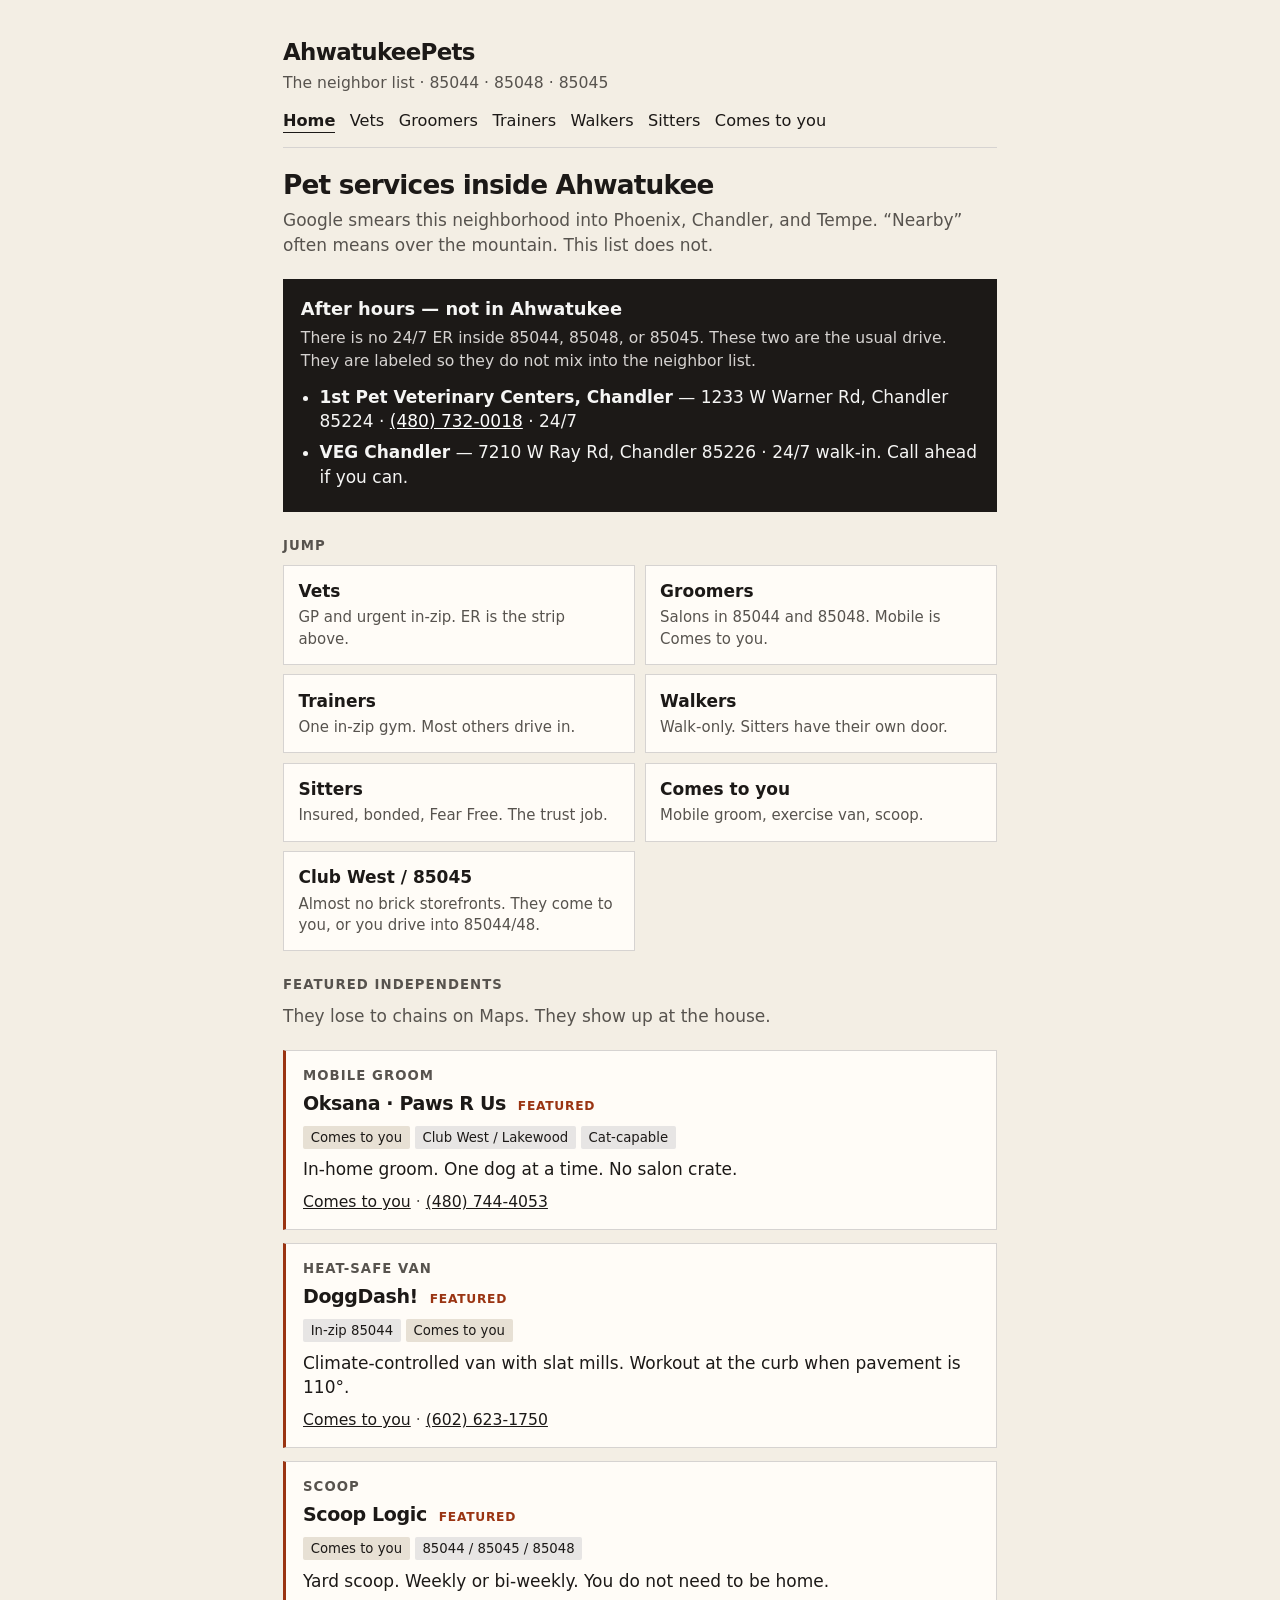
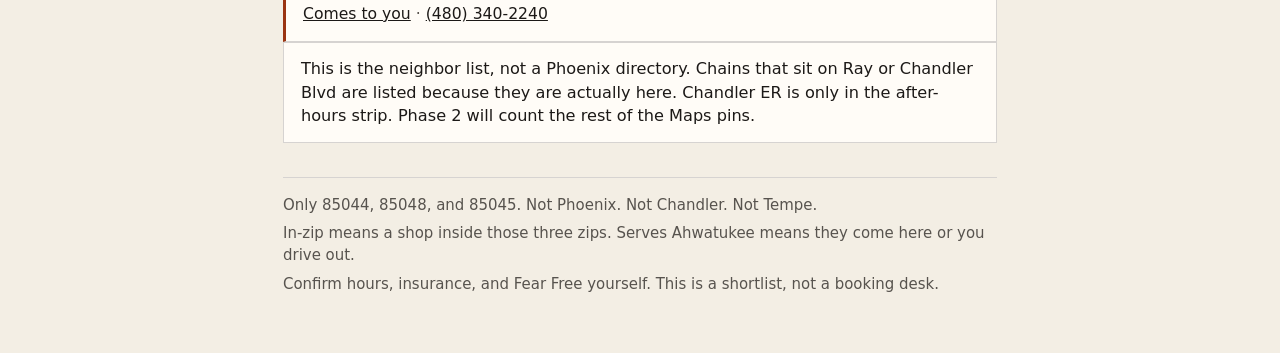
==== index.html @ 0ce5f4a7 "AhwatukeePets MVP HTML" ====
<!DOCTYPE html>
<html lang="en">
<head>
  <meta charset="utf-8">
  <meta name="viewport" content="width=device-width, initial-scale=1">
  <title>AhwatukeePets · the neighbor list</title>
  <meta name="description" content="Ahwatukee pet services in 85044, 85048, and 85045. The neighbor list, not another Phoenix directory.">
  <link rel="stylesheet" href="style.css">
</head>
<body>
  <div class="wrap">
    <header class="site">
      <a class="brand" href="index.html">
        <strong>AhwatukeePets</strong>
        <span>The neighbor list · 85044 · 85048 · 85045</span>
      </a>
            <nav class="svc" aria-label="Services">
      <a href="index.html" aria-current="page">Home</a>
      <a href="vets.html">Vets</a>
      <a href="groomers.html">Groomers</a>
      <a href="trainers.html">Trainers</a>
      <a href="walkers.html">Walkers</a>
      <a href="sitters.html">Sitters</a>
      <a href="comes-to-you.html">Comes to you</a>
      </nav>
    </header>

    <h1>Pet services inside Ahwatukee</h1>
    <p class="lede">Google smears this neighborhood into Phoenix, Chandler, and Tempe. “Nearby” often means over the mountain. This list does not.</p>

    <aside class="strip" aria-label="After hours">
      <h2>After hours — not in Ahwatukee</h2>
      <p>There is no 24/7 ER inside 85044, 85048, or 85045. These two are the usual drive. They are labeled so they do not mix into the neighbor list.</p>
      <ul>
        <li><strong>1st Pet Veterinary Centers, Chandler</strong> — 1233 W Warner Rd, Chandler 85224 · <a href="tel:+14807320018">(480) 732-0018</a> · 24/7</li>
        <li><strong>VEG Chandler</strong> — 7210 W Ray Rd, Chandler 85226 · 24/7 walk-in. Call ahead if you can.</li>
      </ul>
    </aside>


    <p class="kicker">Jump</p>
    <div class="grid-links">
      <a href="vets.html">Vets<span>GP and urgent in-zip. ER is the strip above.</span></a>
      <a href="groomers.html">Groomers<span>Salons in 85044 and 85048. Mobile is Comes to you.</span></a>
      <a href="trainers.html">Trainers<span>One in-zip gym. Most others drive in.</span></a>
      <a href="walkers.html">Walkers<span>Walk-only. Sitters have their own door.</span></a>
      <a href="sitters.html">Sitters<span>Insured, bonded, Fear Free. The trust job.</span></a>
      <a href="comes-to-you.html">Comes to you<span>Mobile groom, exercise van, scoop.</span></a>
      <a href="comes-to-you.html">Club West / 85045<span>Almost no brick storefronts. They come to you, or you drive into 85044/48.</span></a>
    </div>

    <p class="kicker">Featured independents</p>
    <p class="lede">They lose to chains on Maps. They show up at the house.</p>
    <div class="cards">
        <article class="card featured-card">
          <p class="job">Mobile groom</p>
          <div class="card-top">
            <h2>Oksana · Paws R Us</h2> <span class="badge">Featured</span>
          </div>
          <p class="tags"><span class="tag serve">Comes to you</span><span class="tag">Club West / Lakewood</span><span class="tag">Cat-capable</span></p>
          <p class="blurb">In-home groom. One dog at a time. No salon crate.</p>
          <p class="meta"><a href="comes-to-you.html">Comes to you</a> · <a href="tel:+14807444053">(480) 744-4053</a></p>
        </article>

        <article class="card featured-card">
          <p class="job">Heat-safe van</p>
          <div class="card-top">
            <h2>DoggDash!</h2> <span class="badge">Featured</span>
          </div>
          <p class="tags"><span class="tag">In-zip 85044</span><span class="tag serve">Comes to you</span></p>
          <p class="blurb">Climate-controlled van with slat mills. Workout at the curb when pavement is 110°.</p>
          <p class="meta"><a href="comes-to-you.html">Comes to you</a> · <a href="tel:+16026231750">(602) 623-1750</a></p>
        </article>

        <article class="card featured-card">
          <p class="job">Scoop</p>
          <div class="card-top">
            <h2>Scoop Logic</h2> <span class="badge">Featured</span>
          </div>
          <p class="tags"><span class="tag serve">Comes to you</span><span class="tag">85044 / 85045 / 85048</span></p>
          <p class="blurb">Yard scoop. Weekly or bi-weekly. You do not need to be home.</p>
          <p class="meta"><a href="comes-to-you.html">Comes to you</a> · <a href="tel:+14803402240">(480) 340-2240</a></p>
        </article>

    </div>

    <p class="note">This is the neighbor list, not a Phoenix directory. Chains that sit on Ray or Chandler Blvd are listed because they are actually here. Chandler ER is only in the after-hours strip. Phase 2 will count the rest of the Maps pins.</p>
    <footer class="site">
      <p>Only 85044, 85048, and 85045. Not Phoenix. Not Chandler. Not Tempe.</p>
      <p>In-zip means a shop inside those three zips. Serves Ahwatukee means they come here or you drive out.</p>
      <p>Confirm hours, insurance, and Fear Free yourself. This is a shortlist, not a booking desk.</p>
    </footer>
  </div>
</body>
</html>
---- style.css ----
/* AhwatukeePets — neighbor list. Fast, mobile-first, no framework. */
:root {
  --ink: #1c1917;
  --paper: #f3eee4;
  --card: #fffcf7;
  --muted: #57534e;
  --line: #d6d3d1;
  --tag: #e7e5e4;
  --featured: #9a3412;
  --strip: #1c1917;
  --strip-text: #f5f5f4;
  --warn: #b45309;
  --focus: #1d4ed8;
}
*, *::before, *::after { box-sizing: border-box; }
html { font-size: 17px; }
body {
  margin: 0;
  color: var(--ink);
  background: var(--paper);
  font-family: "Segoe UI", system-ui, -apple-system, sans-serif;
  line-height: 1.45;
}
a { color: var(--ink); }
a:focus-visible { outline: 2px solid var(--focus); outline-offset: 2px; }
.wrap { width: min(42rem, calc(100% - 1.5rem)); margin: 0 auto; padding: 1rem 0 3rem; }
header.site {
  padding: 1.1rem 0 0.85rem;
  border-bottom: 1px solid var(--line);
  margin-bottom: 1.25rem;
}
.brand { text-decoration: none; display: block; }
.brand strong {
  display: block;
  font-size: 1.35rem;
  letter-spacing: -0.03em;
  font-weight: 750;
}
.brand span {
  display: block;
  color: var(--muted);
  font-size: 0.92rem;
  margin-top: 0.15rem;
}
nav.svc {
  display: flex;
  flex-wrap: wrap;
  gap: 0.35rem 0.85rem;
  margin-top: 0.85rem;
  font-size: 0.95rem;
}
nav.svc a { text-decoration: none; border-bottom: 1px solid transparent; }
nav.svc a:hover { border-bottom-color: var(--ink); }
nav.svc a[aria-current="page"] {
  font-weight: 700;
  border-bottom-color: var(--ink);
}
h1 { font-size: 1.55rem; letter-spacing: -0.03em; margin: 0 0 0.4rem; line-height: 1.2; }
.lede { color: var(--muted); margin: 0 0 1.25rem; }
.note {
  background: var(--card);
  border: 1px solid var(--line);
  padding: 0.85rem 1rem;
  margin: 0 0 1.25rem;
  font-size: 0.95rem;
}
.strip {
  background: var(--strip);
  color: var(--strip-text);
  padding: 1rem 1.05rem;
  margin: 0 0 1.35rem;
}
.strip h2 { margin: 0 0 0.35rem; font-size: 1.05rem; letter-spacing: 0; }
.strip p { margin: 0 0 0.7rem; color: #d6d3d1; font-size: 0.92rem; }
.strip a { color: #fff; }
.strip ul { margin: 0; padding-left: 1.1rem; }
.strip li { margin: 0.35rem 0; }
.kicker {
  font-size: 0.78rem;
  letter-spacing: 0.08em;
  text-transform: uppercase;
  color: var(--muted);
  font-weight: 700;
  margin: 1.4rem 0 0.55rem;
}
.cards { display: grid; gap: 0.75rem; }
.card {
  background: var(--card);
  border: 1px solid var(--line);
  padding: 0.9rem 1rem;
}
.card.featured-card { border-left: 3px solid var(--featured); }
.card-top { display: flex; flex-wrap: wrap; gap: 0.4rem 0.7rem; align-items: baseline; }
.card h2, .card h3 { margin: 0; font-size: 1.12rem; letter-spacing: -0.02em; }
.badge {
  font-size: 0.72rem;
  font-weight: 700;
  letter-spacing: 0.06em;
  text-transform: uppercase;
  color: var(--featured);
}
.tags { display: flex; flex-wrap: wrap; gap: 0.3rem; margin: 0.5rem 0; }
.tag {
  background: var(--tag);
  font-size: 0.78rem;
  padding: 0.12rem 0.45rem;
  border-radius: 2px;
}
.tag.serve { background: #e7e0d4; }
.blurb { margin: 0.35rem 0 0.55rem; }
.meta { margin: 0; font-size: 0.92rem; color: var(--muted); }
.meta a { color: var(--ink); }
.grid-links {
  display: grid;
  grid-template-columns: 1fr 1fr;
  gap: 0.55rem;
  margin: 0 0 1.25rem;
}
.grid-links a {
  background: var(--card);
  border: 1px solid var(--line);
  padding: 0.8rem 0.85rem;
  text-decoration: none;
  font-weight: 650;
}
.grid-links a span { display: block; font-weight: 400; color: var(--muted); font-size: 0.88rem; margin-top: 0.2rem; }
footer.site {
  margin-top: 2rem;
  padding-top: 1rem;
  border-top: 1px solid var(--line);
  color: var(--muted);
  font-size: 0.88rem;
}
footer.site p { margin: 0 0 0.4rem; }
@media (min-width: 640px) {
  .cards.two { grid-template-columns: 1fr 1fr; }
}

.card .job {
  font-size: 0.78rem;
  letter-spacing: 0.08em;
  text-transform: uppercase;
  color: var(--muted);
  font-weight: 700;
  margin: 0 0 0.25rem;
}
.trade { margin-top: 1.6rem; }
.trade:first-of-type { margin-top: 0.4rem; }
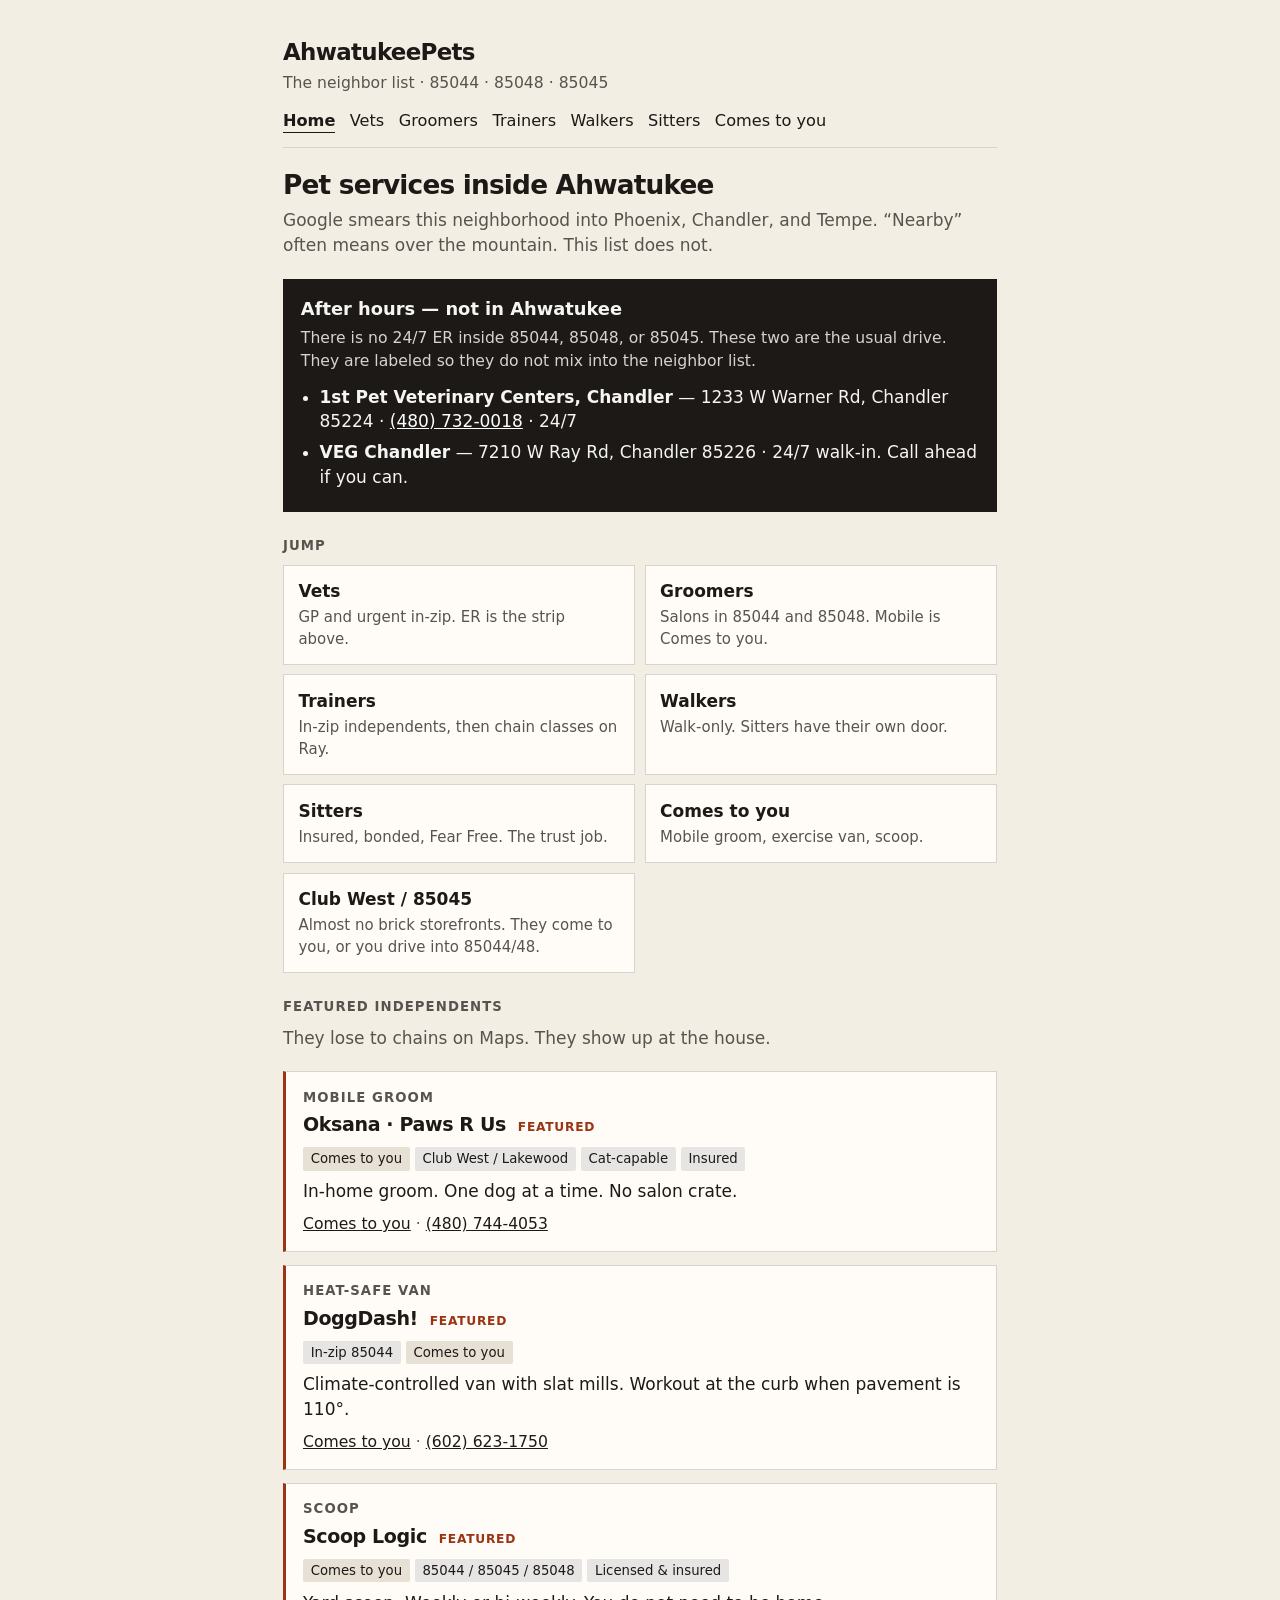
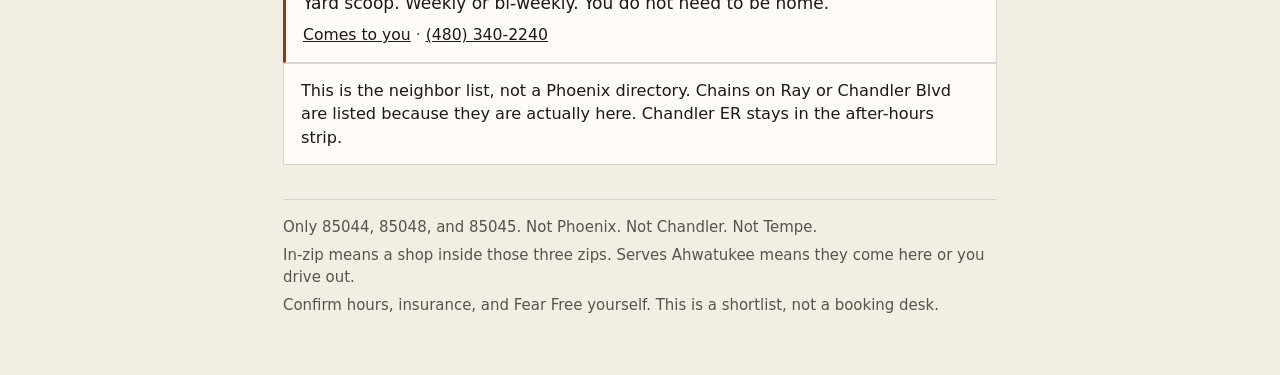
==== commit 7dcb2d8e: "Strip scratch-pad copy from home, vets, and trainers. Public voice only." ====
--- a/index.html
+++ b/index.html
@@ -42,7 +42,7 @@
     <div class="grid-links">
       <a href="vets.html">Vets<span>GP and urgent in-zip. ER is the strip above.</span></a>
       <a href="groomers.html">Groomers<span>Salons in 85044 and 85048. Mobile is Comes to you.</span></a>
-      <a href="trainers.html">Trainers<span>One in-zip gym. Most others drive in.</span></a>
+      <a href="trainers.html">Trainers<span>In-zip independents, then chain classes on Ray.</span></a>
       <a href="walkers.html">Walkers<span>Walk-only. Sitters have their own door.</span></a>
       <a href="sitters.html">Sitters<span>Insured, bonded, Fear Free. The trust job.</span></a>
       <a href="comes-to-you.html">Comes to you<span>Mobile groom, exercise van, scoop.</span></a>
@@ -57,7 +57,7 @@
           <div class="card-top">
             <h2>Oksana · Paws R Us</h2> <span class="badge">Featured</span>
           </div>
-          <p class="tags"><span class="tag serve">Comes to you</span><span class="tag">Club West / Lakewood</span><span class="tag">Cat-capable</span></p>
+          <p class="tags"><span class="tag serve">Comes to you</span><span class="tag">Club West / Lakewood</span><span class="tag">Cat-capable</span><span class="tag">Insured</span></p>
           <p class="blurb">In-home groom. One dog at a time. No salon crate.</p>
           <p class="meta"><a href="comes-to-you.html">Comes to you</a> · <a href="tel:+14807444053">(480) 744-4053</a></p>
         </article>
@@ -77,14 +77,14 @@
           <div class="card-top">
             <h2>Scoop Logic</h2> <span class="badge">Featured</span>
           </div>
-          <p class="tags"><span class="tag serve">Comes to you</span><span class="tag">85044 / 85045 / 85048</span></p>
+          <p class="tags"><span class="tag serve">Comes to you</span><span class="tag">85044 / 85045 / 85048</span><span class="tag">Licensed &amp; insured</span></p>
           <p class="blurb">Yard scoop. Weekly or bi-weekly. You do not need to be home.</p>
           <p class="meta"><a href="comes-to-you.html">Comes to you</a> · <a href="tel:+14803402240">(480) 340-2240</a></p>
         </article>
 
     </div>
 
-    <p class="note">This is the neighbor list, not a Phoenix directory. Chains that sit on Ray or Chandler Blvd are listed because they are actually here. Chandler ER is only in the after-hours strip. Phase 2 will count the rest of the Maps pins.</p>
+    <p class="note">This is the neighbor list, not a Phoenix directory. Chains on Ray or Chandler Blvd are listed because they are actually here. Chandler ER stays in the after-hours strip.</p>
     <footer class="site">
       <p>Only 85044, 85048, and 85045. Not Phoenix. Not Chandler. Not Tempe.</p>
       <p>In-zip means a shop inside those three zips. Serves Ahwatukee means they come here or you drive out.</p>
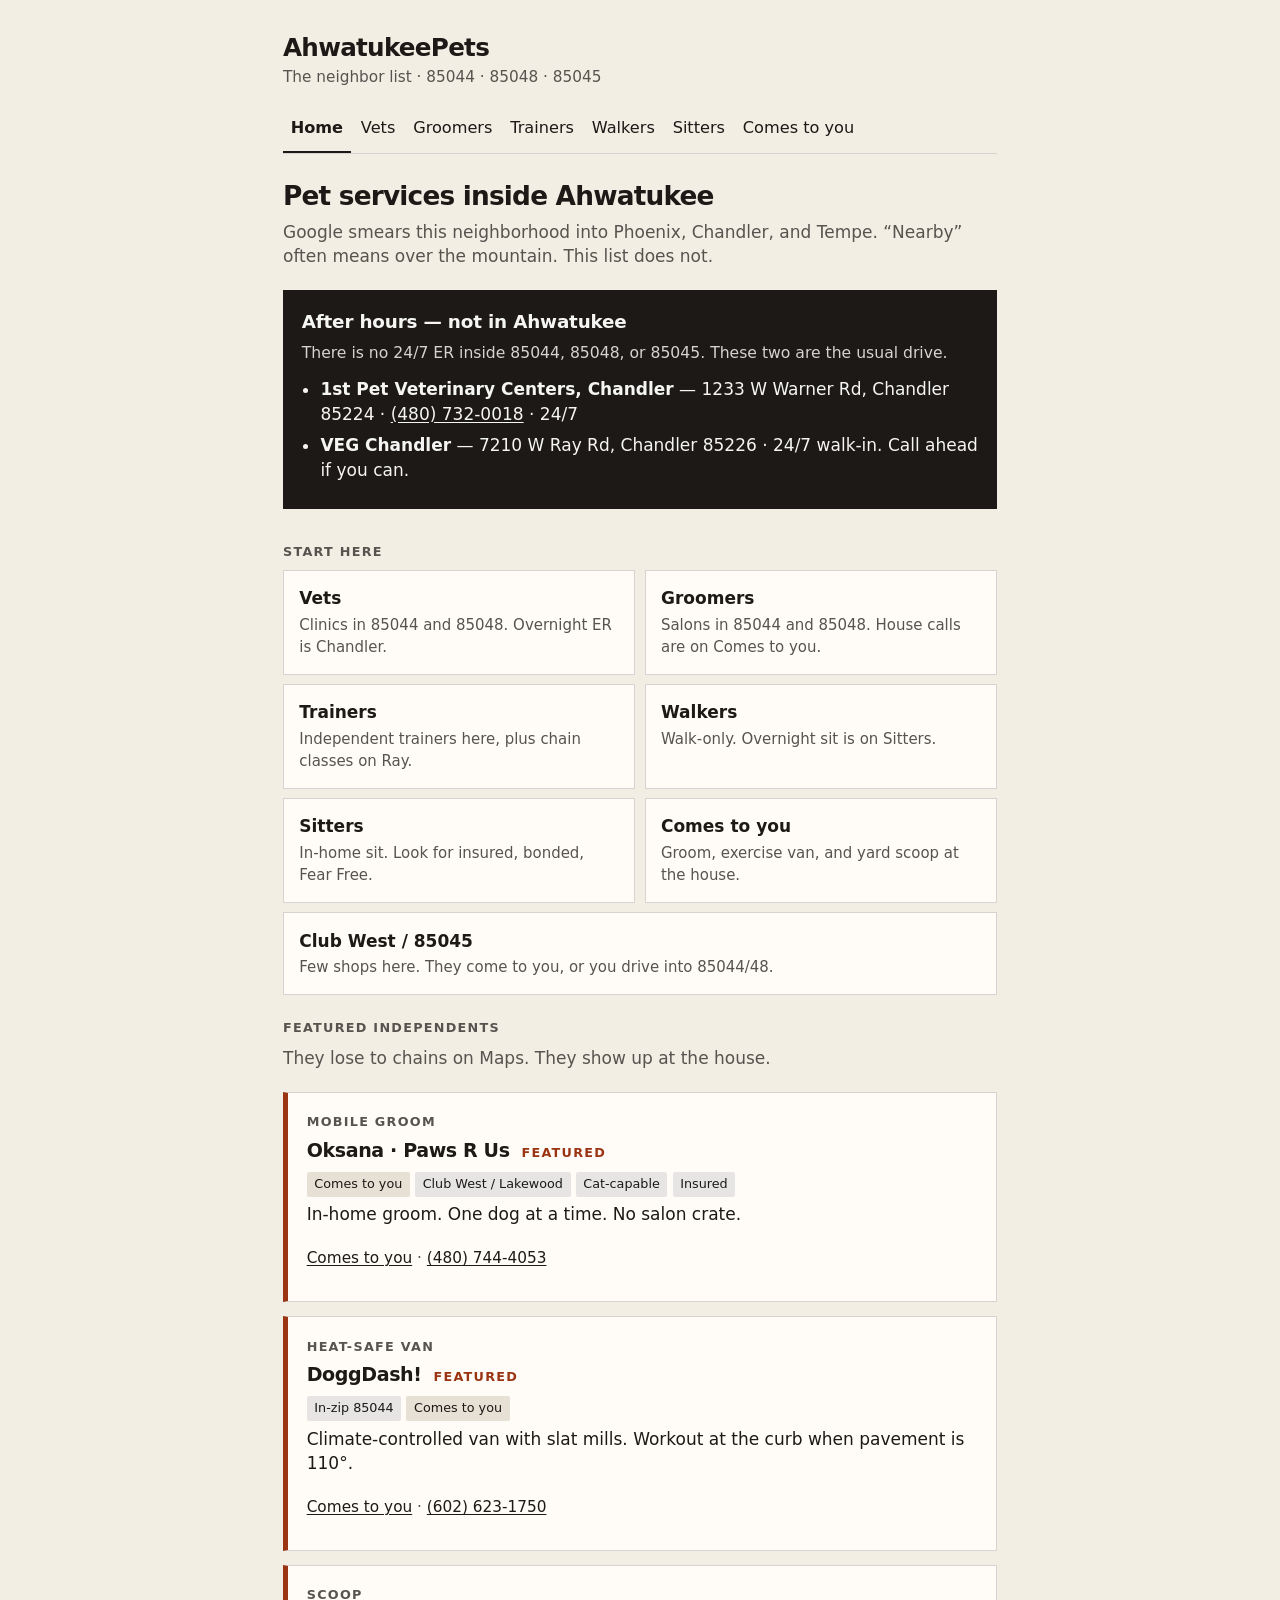
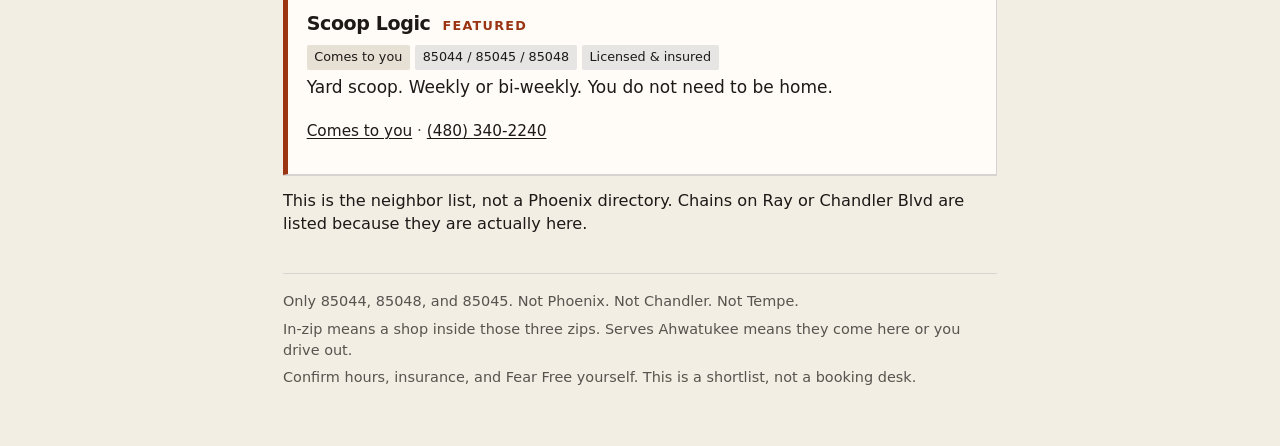
==== commit 8a6395ff: "Rewrite homepage jump copy from team jargon to neighbor language" ====
--- a/index.html
+++ b/index.html
@@ -30,7 +30,7 @@
 
     <aside class="strip" aria-label="After hours">
       <h2>After hours — not in Ahwatukee</h2>
-      <p>There is no 24/7 ER inside 85044, 85048, or 85045. These two are the usual drive. They are labeled so they do not mix into the neighbor list.</p>
+      <p>There is no 24/7 ER inside 85044, 85048, or 85045. These two are the usual drive.</p>
       <ul>
         <li><strong>1st Pet Veterinary Centers, Chandler</strong> — 1233 W Warner Rd, Chandler 85224 · <a href="tel:+14807320018">(480) 732-0018</a> · 24/7</li>
         <li><strong>VEG Chandler</strong> — 7210 W Ray Rd, Chandler 85226 · 24/7 walk-in. Call ahead if you can.</li>
@@ -38,15 +38,15 @@
     </aside>
 
 
-    <p class="kicker">Jump</p>
+    <p class="kicker">Start here</p>
     <div class="grid-links">
-      <a href="vets.html">Vets<span>GP and urgent in-zip. ER is the strip above.</span></a>
-      <a href="groomers.html">Groomers<span>Salons in 85044 and 85048. Mobile is Comes to you.</span></a>
-      <a href="trainers.html">Trainers<span>In-zip independents, then chain classes on Ray.</span></a>
-      <a href="walkers.html">Walkers<span>Walk-only. Sitters have their own door.</span></a>
-      <a href="sitters.html">Sitters<span>Insured, bonded, Fear Free. The trust job.</span></a>
-      <a href="comes-to-you.html">Comes to you<span>Mobile groom, exercise van, scoop.</span></a>
-      <a href="comes-to-you.html">Club West / 85045<span>Almost no brick storefronts. They come to you, or you drive into 85044/48.</span></a>
+      <a href="vets.html">Vets<span>Clinics in 85044 and 85048. Overnight ER is Chandler.</span></a>
+      <a href="groomers.html">Groomers<span>Salons in 85044 and 85048. House calls are on Comes to you.</span></a>
+      <a href="trainers.html">Trainers<span>Independent trainers here, plus chain classes on Ray.</span></a>
+      <a href="walkers.html">Walkers<span>Walk-only. Overnight sit is on Sitters.</span></a>
+      <a href="sitters.html">Sitters<span>In-home sit. Look for insured, bonded, Fear Free.</span></a>
+      <a href="comes-to-you.html">Comes to you<span>Groom, exercise van, and yard scoop at the house.</span></a>
+      <a href="comes-to-you.html">Club West / 85045<span>Few shops here. They come to you, or you drive into 85044/48.</span></a>
     </div>
 
     <p class="kicker">Featured independents</p>
@@ -84,7 +84,7 @@
 
     </div>
 
-    <p class="note">This is the neighbor list, not a Phoenix directory. Chains on Ray or Chandler Blvd are listed because they are actually here. Chandler ER stays in the after-hours strip.</p>
+    <p class="note">This is the neighbor list, not a Phoenix directory. Chains on Ray or Chandler Blvd are listed because they are actually here.</p>
     <footer class="site">
       <p>Only 85044, 85048, and 85045. Not Phoenix. Not Chandler. Not Tempe.</p>
       <p>In-zip means a shop inside those three zips. Serves Ahwatukee means they come here or you drive out.</p>
--- a/style.css
+++ b/style.css
@@ -1,4 +1,4 @@
-/* AhwatukeePets — neighbor list. Fast, mobile-first, no framework. */
+/* AhwatukeePets — neighbor list. System fonts. No framework. */
 :root {
   --ink: #1c1917;
   --paper: #f3eee4;
@@ -6,6 +6,7 @@
   --muted: #57534e;
   --line: #d6d3d1;
   --tag: #e7e5e4;
+  --serve-tag: #e7e0d4;
   --featured: #9a3412;
   --strip: #1c1917;
   --strip-text: #f5f5f4;
@@ -21,128 +22,220 @@
   font-family: "Segoe UI", system-ui, -apple-system, sans-serif;
   line-height: 1.45;
 }
-a { color: var(--ink); }
+a { color: var(--ink); text-decoration: underline; text-underline-offset: 0.12em; }
 a:focus-visible { outline: 2px solid var(--focus); outline-offset: 2px; }
-.wrap { width: min(42rem, calc(100% - 1.5rem)); margin: 0 auto; padding: 1rem 0 3rem; }
+
+.wrap {
+  width: min(42rem, calc(100% - 1.5rem));
+  margin: 0 auto;
+  padding: 0.85rem 0 3rem;
+}
+
 header.site {
-  padding: 1.1rem 0 0.85rem;
+  padding: 1.15rem 0 0;
   border-bottom: 1px solid var(--line);
-  margin-bottom: 1.25rem;
+  margin-bottom: 1.6rem;
 }
 .brand { text-decoration: none; display: block; }
 .brand strong {
   display: block;
-  font-size: 1.35rem;
+  font-size: 1.45rem;
   letter-spacing: -0.03em;
-  font-weight: 750;
+  font-weight: 800;
+  line-height: 1.15;
 }
 .brand span {
   display: block;
   color: var(--muted);
-  font-size: 0.92rem;
-  margin-top: 0.15rem;
-}
+  font-size: 0.9rem;
+  font-weight: 400;
+  margin-top: 0.2rem;
+}
+
 nav.svc {
   display: flex;
   flex-wrap: wrap;
-  gap: 0.35rem 0.85rem;
-  margin-top: 0.85rem;
+  gap: 0.15rem 0.15rem;
+  margin-top: 0.95rem;
   font-size: 0.95rem;
 }
-nav.svc a { text-decoration: none; border-bottom: 1px solid transparent; }
-nav.svc a:hover { border-bottom-color: var(--ink); }
+nav.svc a {
+  text-decoration: none;
+  border-bottom: 2px solid transparent;
+  padding: 0.7rem 0.45rem;
+  min-height: 44px;
+  display: inline-flex;
+  align-items: center;
+  font-weight: 400;
+}
+nav.svc a:hover {
+  border-bottom-color: var(--ink);
+  color: var(--ink);
+}
 nav.svc a[aria-current="page"] {
   font-weight: 700;
   border-bottom-color: var(--ink);
 }
-h1 { font-size: 1.55rem; letter-spacing: -0.03em; margin: 0 0 0.4rem; line-height: 1.2; }
+
+h1 {
+  font-size: 1.55rem;
+  font-weight: 800;
+  letter-spacing: -0.03em;
+  margin: 0 0 0.4rem;
+  line-height: 1.2;
+}
 .lede { color: var(--muted); margin: 0 0 1.25rem; }
+
 .note {
-  background: var(--card);
-  border: 1px solid var(--line);
-  padding: 0.85rem 1rem;
-  margin: 0 0 1.25rem;
+  background: transparent;
+  border: 0;
+  border-top: 1px solid var(--line);
+  padding: 0.75rem 0 0;
+  margin: 0 0 1.1rem;
   font-size: 0.95rem;
-}
+  color: var(--ink);
+}
+
 .strip {
   background: var(--strip);
   color: var(--strip-text);
-  padding: 1rem 1.05rem;
-  margin: 0 0 1.35rem;
-}
-.strip h2 { margin: 0 0 0.35rem; font-size: 1.05rem; letter-spacing: 0; }
+  padding: 1.1rem 1.1rem 1.15rem;
+  margin: 0 0 2rem;
+  border-radius: 0;
+}
+.strip h2 {
+  margin: 0 0 0.4rem;
+  font-size: 1.08rem;
+  font-weight: 700;
+  letter-spacing: -0.01em;
+  color: var(--strip-text);
+}
 .strip p { margin: 0 0 0.7rem; color: #d6d3d1; font-size: 0.92rem; }
-.strip a { color: #fff; }
+.strip a {
+  color: var(--strip-text);
+  text-decoration: underline;
+  text-underline-offset: 0.12em;
+}
 .strip ul { margin: 0; padding-left: 1.1rem; }
-.strip li { margin: 0.35rem 0; }
+.strip li { margin: 0.4rem 0; }
+
 .kicker {
-  font-size: 0.78rem;
-  letter-spacing: 0.08em;
+  font-size: 0.75rem;
+  letter-spacing: 0.1em;
   text-transform: uppercase;
   color: var(--muted);
   font-weight: 700;
-  margin: 1.4rem 0 0.55rem;
-}
-.cards { display: grid; gap: 0.75rem; }
+  margin: 1.4rem 0 0.5rem;
+}
+
+.cards { display: grid; gap: 0.85rem; }
 .card {
   background: var(--card);
   border: 1px solid var(--line);
-  padding: 0.9rem 1rem;
-}
-.card.featured-card { border-left: 3px solid var(--featured); }
-.card-top { display: flex; flex-wrap: wrap; gap: 0.4rem 0.7rem; align-items: baseline; }
-.card h2, .card h3 { margin: 0; font-size: 1.12rem; letter-spacing: -0.02em; }
+  padding: 1rem 1.05rem;
+}
+.card.featured-card {
+  border-left: 5px solid var(--featured);
+  padding: 1.2rem 1.15rem 1.2rem 1.1rem;
+}
+.card-top { display: flex; flex-wrap: wrap; gap: 0.35rem 0.7rem; align-items: baseline; }
+.card h2, .card h3 {
+  margin: 0;
+  font-size: 1.12rem;
+  font-weight: 700;
+  letter-spacing: -0.02em;
+}
 .badge {
-  font-size: 0.72rem;
-  font-weight: 700;
-  letter-spacing: 0.06em;
+  font-size: 0.75rem;
+  font-weight: 700;
+  letter-spacing: 0.1em;
   text-transform: uppercase;
   color: var(--featured);
 }
-.tags { display: flex; flex-wrap: wrap; gap: 0.3rem; margin: 0.5rem 0; }
+.card .job {
+  font-size: 0.75rem;
+  letter-spacing: 0.1em;
+  text-transform: uppercase;
+  color: var(--muted);
+  font-weight: 700;
+  margin: 0 0 0.28rem;
+}
+
+.tags { display: flex; flex-wrap: wrap; gap: 0.3rem; margin: 0.45rem 0 0.15rem; }
 .tag {
   background: var(--tag);
-  font-size: 0.78rem;
-  padding: 0.12rem 0.45rem;
+  font-size: 0.75rem;
+  padding: 0.18rem 0.45rem;
   border-radius: 2px;
 }
-.tag.serve { background: #e7e0d4; }
+.tag.serve { background: var(--serve-tag); }
+
 .blurb { margin: 0.35rem 0 0.55rem; }
-.meta { margin: 0; font-size: 0.92rem; color: var(--muted); }
-.meta a { color: var(--ink); }
+.meta { margin: 0; font-size: 0.9rem; color: var(--muted); }
+.meta a {
+  color: var(--ink);
+  text-decoration: underline;
+  padding: 0.35rem 0;
+  min-height: 44px;
+  display: inline-flex;
+  align-items: center;
+}
+
+/* Chain strip: last cards stack after a kicker (Chains).
+   Vets has Independents → Nearby → Chains. Recede only Chains, not Oasis. */
+.cards + .kicker + .cards:last-of-type { gap: 0.45rem; }
+.cards + .kicker + .cards:last-of-type .card {
+  background: var(--paper);
+  border: 1px dashed var(--line);
+  padding: 0.65rem 0.85rem;
+}
+.cards + .kicker + .cards:last-of-type .card h2,
+.cards + .kicker + .cards:last-of-type .card h3 {
+  font-size: 1.02rem;
+  font-weight: 650;
+}
+.cards + .kicker + .cards:last-of-type .card.featured-card {
+  border-left: 1px dashed var(--line);
+  padding: 0.65rem 0.85rem;
+}
+
 .grid-links {
   display: grid;
   grid-template-columns: 1fr 1fr;
   gap: 0.55rem;
-  margin: 0 0 1.25rem;
+  margin: 0 0 0.4rem;
 }
 .grid-links a {
   background: var(--card);
   border: 1px solid var(--line);
-  padding: 0.8rem 0.85rem;
+  padding: 0.9rem 0.9rem;
   text-decoration: none;
-  font-weight: 650;
-}
-.grid-links a span { display: block; font-weight: 400; color: var(--muted); font-size: 0.88rem; margin-top: 0.2rem; }
+  font-weight: 700;
+  min-height: 44px;
+}
+.grid-links a span {
+  display: block;
+  font-weight: 400;
+  color: var(--muted);
+  font-size: 0.88rem;
+  margin-top: 0.25rem;
+}
+.grid-links a:last-child { grid-column: 1 / -1; }
+
+.trade { margin-top: 1.6rem; }
+.trade:first-of-type { margin-top: 0.35rem; }
+
+.warn, .caution { color: var(--warn); }
+
 footer.site {
-  margin-top: 2rem;
+  margin-top: 2.2rem;
   padding-top: 1rem;
   border-top: 1px solid var(--line);
   color: var(--muted);
-  font-size: 0.88rem;
+  font-size: 0.85rem;
 }
 footer.site p { margin: 0 0 0.4rem; }
+
 @media (min-width: 640px) {
   .cards.two { grid-template-columns: 1fr 1fr; }
 }
-
-.card .job {
-  font-size: 0.78rem;
-  letter-spacing: 0.08em;
-  text-transform: uppercase;
-  color: var(--muted);
-  font-weight: 700;
-  margin: 0 0 0.25rem;
-}
-.trade { margin-top: 1.6rem; }
-.trade:first-of-type { margin-top: 0.4rem; }
